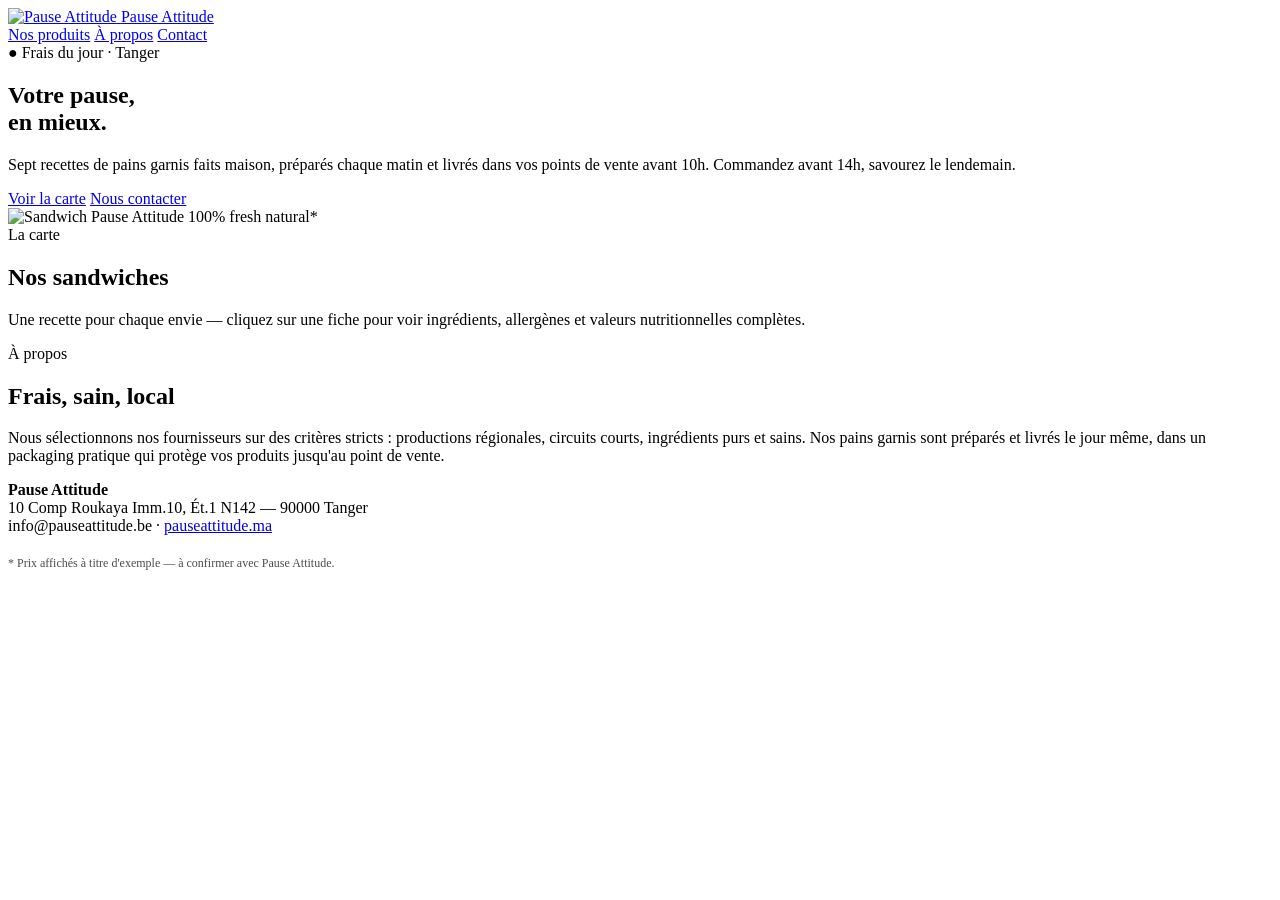
==== index.html @ 30f59e84 "Add files via upload" ====
<!DOCTYPE html>
<html lang="fr">
<head>
<meta charset="UTF-8" />
<meta name="viewport" content="width=device-width, initial-scale=1, viewport-fit=cover" />
<title>Pause Attitude — Nos sandwiches frais du jour</title>
<meta name="description" content="Découvrez la carte Pause Attitude : sandwiches frais préparés chaque jour à Tanger, ingrédients, allergènes et valeurs nutritionnelles." />
<meta name="theme-color" content="#3C8A3E" />
<link rel="manifest" href="manifest.json" />
<link rel="icon" href="icons/icon-192.png" />
<link rel="apple-touch-icon" href="icons/icon-192.png" />
<link rel="stylesheet" href="css/styles.css" />
<link rel="stylesheet" href="css/fiche.css" />
</head>
<body>

<header class="topbar">
  <div class="topbar-inner">
    <a class="topbar-brand" href="#top">
      <img src="icons/brand-mark.png" alt="Pause Attitude" />
      <span>Pause Attitude</span>
    </a>
    <nav class="topbar-nav">
      <a href="#produits">Nos produits</a>
      <a href="#apropos">À propos</a>
      <a href="#contact">Contact</a>
    </nav>
  </div>
</header>

<main id="top">

  <section class="hero">
    <div>
      <span class="hero-eyebrow">● Frais du jour · Tanger</span>
      <h1>Votre pause,<br /><span class="accent">en mieux.</span></h1>
      <p class="lead">Sept recettes de pains garnis faits maison, préparés chaque matin et livrés dans vos points de vente avant 10h. Commandez avant 14h, savourez le lendemain.</p>
      <div class="hero-ctas">
        <a class="btn-cta primary" href="#produits">Voir la carte</a>
        <a class="btn-cta ghost" href="#contact">Nous contacter</a>
      </div>
    </div>
    <div class="hero-photo-wrap">
      <div class="hero-photo-card">
        <img src="https://pauseattitude.ma/wp-content/uploads/2025/06/blanc-club.jpg" alt="Sandwich Pause Attitude" />
        <span class="hero-tag">100% fresh natural*</span>
      </div>
    </div>
  </section>

  <div class="ticker" aria-hidden="true">
    <div class="ticker-track" id="ticker-track"></div>
  </div>

  <section class="section" id="produits">
    <div class="container">
      <div class="section-head reveal">
        <span class="eyebrow">La carte</span>
        <h2>Nos sandwiches</h2>
        <p>Une recette pour chaque envie — cliquez sur une fiche pour voir ingrédients, allergènes et valeurs nutritionnelles complètes.</p>
      </div>
      <div class="product-grid" id="product-grid"></div>
    </div>
  </section>

  <section class="section" id="apropos">
    <div class="container">
      <div class="section-head reveal">
        <span class="eyebrow">À propos</span>
        <h2>Frais, sain, local</h2>
        <p>
          Nous sélectionnons nos fournisseurs sur des critères stricts : productions régionales, circuits courts,
          ingrédients purs et sains. Nos pains garnis sont préparés et livrés le jour même, dans un packaging
          pratique qui protège vos produits jusqu'au point de vente.
        </p>
      </div>
    </div>
  </section>

</main>

<footer class="site-footer" id="contact">
  <strong>Pause Attitude</strong><br />
  10 Comp Roukaya Imm.10, Ét.1 N142 — 90000 Tanger<br />
  info@pauseattitude.be · <a href="https://pauseattitude.ma">pauseattitude.ma</a>
  <br /><br />
  <span style="font-size:12px;opacity:0.7">* Prix affichés à titre d'exemple — à confirmer avec Pause Attitude.</span>
</footer>

<div class="fiche-overlay" id="fiche-overlay" aria-hidden="true">
  <div class="fiche-card"></div>
</div>

<script src="js/products.js"></script>
<script src="js/app.js"></script>
</body>
</html>
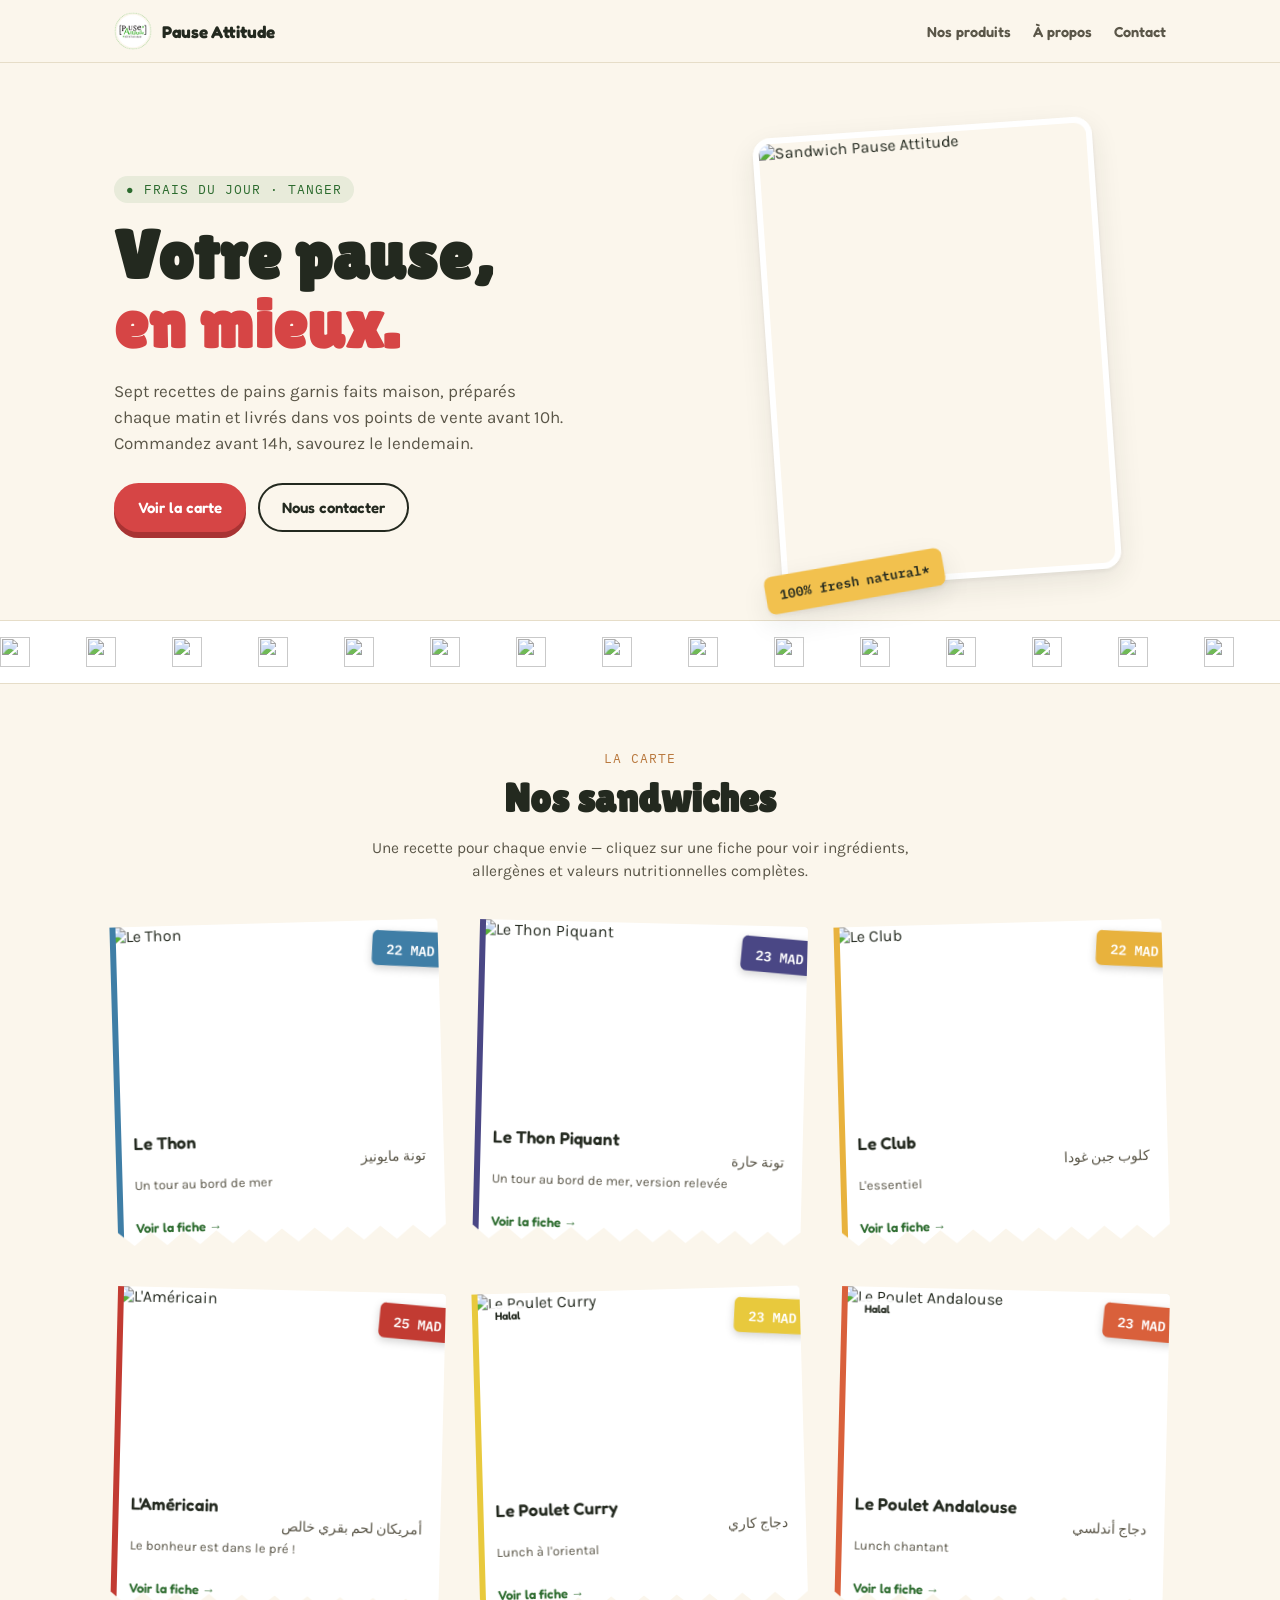
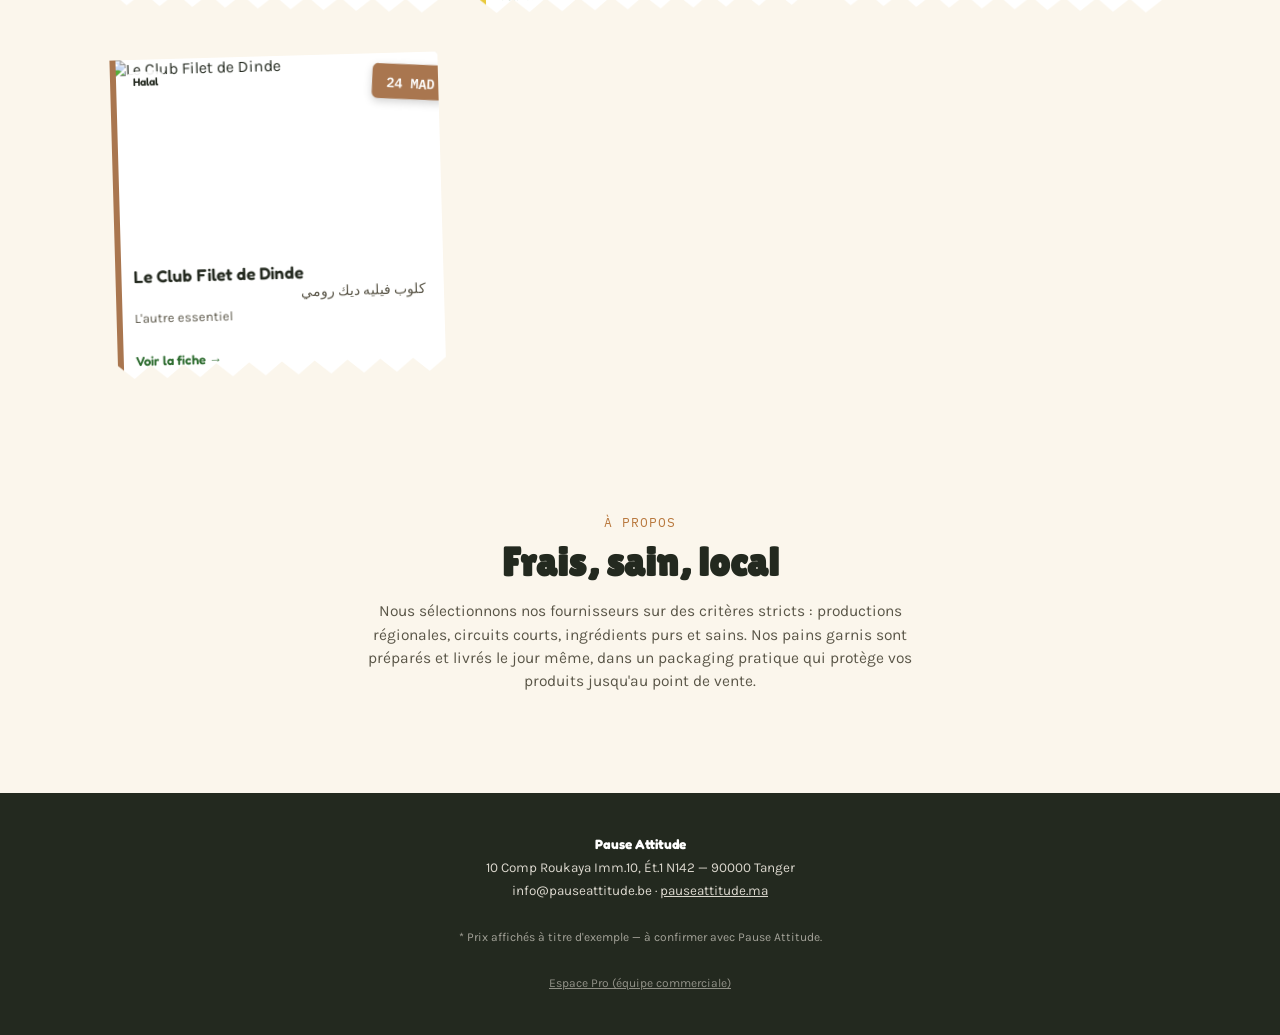
==== commit 9764dad3: "Update index.html" ====
--- a/index.html
+++ b/index.html
@@ -85,12 +85,15 @@
   info@pauseattitude.be · <a href="https://pauseattitude.ma">pauseattitude.ma</a>
   <br /><br />
   <span style="font-size:12px;opacity:0.7">* Prix affichés à titre d'exemple — à confirmer avec Pause Attitude.</span>
+  <br /><br />
+  <a href="pro.html" style="font-size:12px;opacity:0.6;text-decoration:underline">Espace Pro (équipe commerciale)</a>
 </footer>
 
 <div class="fiche-overlay" id="fiche-overlay" aria-hidden="true">
   <div class="fiche-card"></div>
 </div>
 
+<script src="js/db.js"></script>
 <script src="js/products.js"></script>
 <script src="js/app.js"></script>
 </body>
--- a/css/styles.css
+++ b/css/styles.css
@@ -0,0 +1,503 @@
+@import url("https://fonts.googleapis.com/css2?family=Lilita+One&family=Fredoka:wght@500;600;700&family=Karla:wght@400;500;700&family=IBM+Plex+Mono:wght@500;600&display=swap");
+
+:root {
+  --paper: #fbf6ec;
+  --paper-raised: #ffffff;
+  --ink: #23291f;
+  --ink-soft: #5a5648;
+  --line: #e6ddc8;
+
+  --leaf: #3c8a3e;
+  --leaf-dark: #2c6b2e;
+  --tomato: #d64545;
+  --butter: #f2c14e;
+  --crust: #b9793f;
+
+  --font-display: "Lilita One", cursive;
+  --font-heading: "Fredoka", sans-serif;
+  --font-body: "Karla", sans-serif;
+  --font-mono: "IBM Plex Mono", monospace;
+
+  --radius-md: 14px;
+  --shadow-card: 0 2px 4px rgba(35, 41, 31, 0.06), 0 10px 28px rgba(35, 41, 31, 0.09);
+}
+
+* {
+  box-sizing: border-box;
+}
+
+html {
+  scroll-behavior: smooth;
+}
+
+body {
+  margin: 0;
+  background: var(--paper);
+  color: var(--ink);
+  font-family: var(--font-body);
+  -webkit-font-smoothing: antialiased;
+  overflow-x: hidden;
+}
+
+h1, h2, h3 {
+  font-family: var(--font-heading);
+  margin: 0;
+}
+
+a {
+  color: inherit;
+}
+
+img {
+  max-width: 100%;
+  display: block;
+}
+
+.container {
+  width: 100%;
+  max-width: 1100px;
+  margin: 0 auto;
+  padding: 0 24px;
+}
+
+/* ---------- Topbar ---------- */
+
+.topbar {
+  position: sticky;
+  top: 0;
+  z-index: 50;
+  background: rgba(251, 246, 236, 0.92);
+  backdrop-filter: blur(6px);
+  border-bottom: 1px solid var(--line);
+}
+
+.topbar-inner {
+  display: flex;
+  align-items: center;
+  justify-content: space-between;
+  padding: 12px 24px;
+  max-width: 1100px;
+  margin: 0 auto;
+}
+
+.topbar-brand {
+  display: flex;
+  align-items: center;
+  gap: 10px;
+  text-decoration: none;
+}
+
+.topbar-brand img {
+  width: 38px;
+  height: 38px;
+  border-radius: 50%;
+}
+
+.topbar-brand span {
+  font-family: var(--font-heading);
+  font-weight: 700;
+  font-size: 17px;
+  color: var(--ink);
+}
+
+.topbar-nav {
+  display: flex;
+  gap: 22px;
+  font-family: var(--font-heading);
+  font-weight: 600;
+  font-size: 14.5px;
+}
+
+.topbar-nav a {
+  text-decoration: none;
+  color: var(--ink-soft);
+  transition: color 0.15s ease;
+}
+
+.topbar-nav a:hover {
+  color: var(--leaf-dark);
+}
+
+/* ---------- Hero ---------- */
+
+.hero {
+  position: relative;
+  padding: 64px 24px 40px;
+  max-width: 1100px;
+  margin: 0 auto;
+  display: grid;
+  grid-template-columns: 1.1fr 0.9fr;
+  gap: 32px;
+  align-items: center;
+}
+
+.hero-eyebrow {
+  display: inline-flex;
+  align-items: center;
+  gap: 8px;
+  font-family: var(--font-mono);
+  font-size: 12.5px;
+  letter-spacing: 0.08em;
+  text-transform: uppercase;
+  color: var(--leaf-dark);
+  background: rgba(60, 138, 62, 0.1);
+  padding: 5px 12px;
+  border-radius: 999px;
+  margin-bottom: 18px;
+}
+
+.hero h1 {
+  font-family: var(--font-display);
+  font-size: clamp(42px, 6vw, 68px);
+  line-height: 1.02;
+  color: var(--ink);
+  letter-spacing: 0.01em;
+}
+
+.hero h1 .accent {
+  color: var(--tomato);
+}
+
+.hero p.lead {
+  font-size: 17px;
+  line-height: 1.55;
+  color: var(--ink-soft);
+  max-width: 46ch;
+  margin: 18px 0 26px;
+}
+
+.hero-ctas {
+  display: flex;
+  gap: 12px;
+  flex-wrap: wrap;
+}
+
+.btn-cta {
+  display: inline-flex;
+  align-items: center;
+  gap: 8px;
+  font-family: var(--font-heading);
+  font-weight: 600;
+  font-size: 15px;
+  padding: 13px 22px;
+  border-radius: 999px;
+  text-decoration: none;
+  border: 2px solid transparent;
+  cursor: pointer;
+  transition: transform 0.15s ease, box-shadow 0.15s ease;
+}
+
+.btn-cta:hover {
+  transform: translateY(-2px);
+}
+
+.btn-cta.primary {
+  background: var(--tomato);
+  color: #fff;
+  box-shadow: 0 6px 0 #a83333;
+}
+
+.btn-cta.primary:active {
+  transform: translateY(2px);
+  box-shadow: 0 2px 0 #a83333;
+}
+
+.btn-cta.ghost {
+  background: transparent;
+  border-color: var(--ink);
+  color: var(--ink);
+}
+
+.hero-photo-wrap {
+  position: relative;
+  display: flex;
+  justify-content: center;
+  align-items: center;
+}
+
+.hero-photo-card {
+  position: relative;
+  width: 100%;
+  max-width: 340px;
+  transform: rotate(-4deg);
+  animation: hero-drop 0.9s cubic-bezier(0.2, 0.9, 0.3, 1.1) both;
+}
+
+.hero-photo-card img {
+  width: 100%;
+  aspect-ratio: 3/4;
+  object-fit: cover;
+  border-radius: 18px;
+  box-shadow: var(--shadow-card);
+  border: 6px solid #fff;
+}
+
+.hero-tag {
+  position: absolute;
+  bottom: -14px;
+  left: -18px;
+  background: var(--butter);
+  color: var(--ink);
+  font-family: var(--font-mono);
+  font-weight: 600;
+  font-size: 13px;
+  padding: 8px 14px;
+  border-radius: 8px;
+  transform: rotate(-6deg);
+  box-shadow: var(--shadow-card);
+}
+
+@keyframes hero-drop {
+  from {
+    opacity: 0;
+    transform: rotate(-4deg) translateY(30px) scale(0.96);
+  }
+  to {
+    opacity: 1;
+    transform: rotate(-4deg) translateY(0) scale(1);
+  }
+}
+
+/* ---------- Marquee ingrédients ---------- */
+
+.ticker {
+  border-top: 1px solid var(--line);
+  border-bottom: 1px solid var(--line);
+  background: var(--paper-raised);
+  overflow: hidden;
+  padding: 16px 0;
+}
+
+.ticker-track {
+  display: flex;
+  gap: 56px;
+  width: max-content;
+  animation: ticker-scroll 26s linear infinite;
+}
+
+.ticker-track img {
+  height: 30px;
+  width: 30px;
+  object-fit: contain;
+  opacity: 0.85;
+}
+
+@keyframes ticker-scroll {
+  from { transform: translateX(0); }
+  to { transform: translateX(-50%); }
+}
+
+/* ---------- Section produits ---------- */
+
+.section {
+  padding: 64px 0 20px;
+}
+
+.section-head {
+  text-align: center;
+  max-width: 560px;
+  margin: 0 auto 40px;
+}
+
+.section-head .eyebrow {
+  font-family: var(--font-mono);
+  font-size: 12.5px;
+  letter-spacing: 0.08em;
+  text-transform: uppercase;
+  color: var(--crust);
+}
+
+.section-head h2 {
+  font-family: var(--font-display);
+  font-size: clamp(30px, 4vw, 40px);
+  margin: 8px 0 10px;
+}
+
+.section-head p {
+  color: var(--ink-soft);
+  font-size: 15.5px;
+  line-height: 1.5;
+}
+
+.product-grid {
+  display: grid;
+  grid-template-columns: repeat(auto-fit, minmax(250px, 1fr));
+  gap: 34px;
+  padding-bottom: 40px;
+}
+
+.product-card {
+  position: relative;
+  background: var(--paper-raised);
+  border-radius: 4px 4px 0 0;
+  box-shadow: var(--shadow-card);
+  cursor: pointer;
+  transform: rotate(var(--tilt, -1.4deg));
+  transition: transform 0.25s ease, box-shadow 0.25s ease;
+  opacity: 0;
+  translate: 0 24px;
+  clip-path: polygon(
+    0 0, 100% 0, 100% 92%,
+    95% 96%, 90% 92%, 85% 96%, 80% 92%, 75% 96%, 70% 92%, 65% 96%,
+    60% 92%, 55% 96%, 50% 92%, 45% 96%, 40% 92%, 35% 96%, 30% 92%,
+    25% 96%, 20% 92%, 15% 96%, 10% 92%, 5% 96%, 0 92%
+  );
+}
+
+.product-card.is-visible {
+  animation: card-rise 0.6s ease both;
+}
+
+@keyframes card-rise {
+  from { opacity: 0; translate: 0 24px; }
+  to { opacity: 1; translate: 0 0; }
+}
+
+.product-card:hover {
+  transform: rotate(0deg) translateY(-4px);
+  box-shadow: 0 4px 8px rgba(35, 41, 31, 0.08), 0 18px 32px rgba(35, 41, 31, 0.14);
+}
+
+.product-card .spine {
+  position: absolute;
+  top: 0;
+  left: 0;
+  width: 6px;
+  height: 100%;
+  background: var(--card-color, var(--leaf));
+  z-index: 2;
+}
+
+.product-photo {
+  position: relative;
+  height: 190px;
+  overflow: hidden;
+}
+
+.product-photo img {
+  width: 100%;
+  height: 100%;
+  object-fit: cover;
+  transition: transform 0.4s ease;
+}
+
+.product-card:hover .product-photo img {
+  transform: scale(1.06);
+}
+
+.price-tag {
+  position: absolute;
+  top: 12px;
+  right: -8px;
+  background: var(--card-color, var(--leaf));
+  color: #fff;
+  font-family: var(--font-mono);
+  font-weight: 600;
+  font-size: 13.5px;
+  padding: 6px 12px 6px 14px;
+  border-radius: 6px 2px 2px 6px;
+  transform: rotate(4deg);
+  box-shadow: 0 3px 8px rgba(0, 0, 0, 0.18);
+}
+
+.halal-chip {
+  position: absolute;
+  top: 12px;
+  left: 14px;
+  background: rgba(255, 255, 255, 0.92);
+  color: var(--ink);
+  font-family: var(--font-heading);
+  font-weight: 600;
+  font-size: 11px;
+  padding: 3px 9px;
+  border-radius: 999px;
+}
+
+.product-body {
+  padding: 16px 18px 22px;
+}
+
+.product-body .nom-fr {
+  font-family: var(--font-heading);
+  font-weight: 600;
+  font-size: 17px;
+}
+
+.product-body .nom-ar {
+  font-family: var(--font-heading);
+  font-weight: 500;
+  font-size: 14px;
+  color: var(--ink-soft);
+  direction: rtl;
+}
+
+.product-body .tagline {
+  font-size: 13px;
+  color: var(--ink-soft);
+  margin-top: 6px;
+  line-height: 1.4;
+}
+
+.product-body .see-more {
+  margin-top: 12px;
+  font-family: var(--font-heading);
+  font-weight: 600;
+  font-size: 13px;
+  color: var(--leaf-dark);
+  display: inline-flex;
+  align-items: center;
+  gap: 4px;
+}
+
+/* ---------- Footer ---------- */
+
+.site-footer {
+  background: var(--ink);
+  color: rgba(251, 246, 236, 0.85);
+  padding: 40px 24px;
+  margin-top: 40px;
+  text-align: center;
+  font-size: 13.5px;
+  line-height: 1.7;
+}
+
+.site-footer strong {
+  color: #fff;
+  font-family: var(--font-heading);
+}
+
+/* ---------- Reveal on scroll ---------- */
+
+.reveal {
+  opacity: 0;
+  translate: 0 20px;
+  transition: opacity 0.6s ease, translate 0.6s ease;
+}
+
+.reveal.is-visible {
+  opacity: 1;
+  translate: 0 0;
+}
+
+/* ---------- Responsive ---------- */
+
+@media (max-width: 760px) {
+  .hero {
+    grid-template-columns: 1fr;
+    padding-top: 40px;
+  }
+  .hero-photo-wrap {
+    order: -1;
+  }
+  .topbar-nav {
+    gap: 14px;
+    font-size: 13px;
+  }
+}
+
+@media (prefers-reduced-motion: reduce) {
+  * {
+    animation: none !important;
+    transition: none !important;
+  }
+}
--- a/css/fiche.css
+++ b/css/fiche.css
@@ -0,0 +1,225 @@
+/* fiche.css — Modale "fiche technique", conçue pour rappeler l'étiquette
+   physique du produit (même esprit que l'outil interne de gestion). */
+
+.fiche-overlay {
+  position: fixed;
+  inset: 0;
+  background: rgba(35, 41, 31, 0.55);
+  display: flex;
+  align-items: flex-start;
+  justify-content: center;
+  padding: 26px 16px;
+  overflow-y: auto;
+  z-index: 100;
+  opacity: 0;
+  transition: opacity 0.2s ease;
+}
+
+.fiche-overlay.is-open {
+  opacity: 1;
+}
+
+.fiche-card {
+  background: #fff;
+  width: 100%;
+  max-width: 640px;
+  border-radius: 16px;
+  overflow: hidden;
+  box-shadow: 0 20px 60px rgba(0, 0, 0, 0.35);
+  transform: scale(0.94) translateY(12px);
+  transition: transform 0.25s cubic-bezier(0.2, 0.8, 0.3, 1.1);
+}
+
+.fiche-overlay.is-open .fiche-card {
+  transform: scale(1) translateY(0);
+}
+
+.fiche-close {
+  position: absolute;
+  top: 14px;
+  right: 14px;
+  width: 34px;
+  height: 34px;
+  border-radius: 50%;
+  border: none;
+  background: rgba(255, 255, 255, 0.9);
+  color: var(--ink);
+  font-size: 18px;
+  cursor: pointer;
+  z-index: 2;
+}
+
+.fiche-header {
+  position: relative;
+  padding: 30px 28px 24px;
+  text-align: center;
+  color: #fff;
+}
+
+.fiche-photo {
+  height: 180px;
+  overflow: hidden;
+}
+
+.fiche-photo img {
+  width: 100%;
+  height: 100%;
+  object-fit: cover;
+}
+
+.fiche-header .fiche-emoticon {
+  font-family: var(--font-mono);
+  font-weight: 600;
+  font-size: 20px;
+  opacity: 0.9;
+}
+
+.fiche-header h3 {
+  font-family: var(--font-display);
+  font-size: 26px;
+  margin-top: 6px;
+}
+
+.fiche-header .nom-ar {
+  font-family: var(--font-heading);
+  font-size: 17px;
+  direction: rtl;
+  opacity: 0.92;
+  font-weight: 400;
+}
+
+.fiche-header .tagline {
+  margin-top: 8px;
+  font-size: 14px;
+  opacity: 0.92;
+}
+
+.fiche-halal {
+  display: inline-block;
+  margin-top: 10px;
+  font-size: 12px;
+  border: 1px solid rgba(255, 255, 255, 0.7);
+  border-radius: 999px;
+  padding: 3px 12px;
+}
+
+.fiche-body {
+  padding: 22px 28px 8px;
+  display: flex;
+  flex-direction: column;
+  gap: 18px;
+}
+
+.fiche-price-row {
+  display: flex;
+  align-items: center;
+  justify-content: space-between;
+  background: var(--paper);
+  border-radius: 10px;
+  padding: 12px 16px;
+}
+
+.fiche-price {
+  font-family: var(--font-mono);
+  font-weight: 600;
+  font-size: 22px;
+  color: var(--tomato);
+}
+
+.fiche-weight {
+  font-family: var(--font-mono);
+  font-size: 13px;
+  color: var(--ink-soft);
+}
+
+.fiche-cols {
+  display: grid;
+  grid-template-columns: 1fr 1fr;
+  gap: 18px;
+}
+
+.fiche-col h4 {
+  font-family: var(--font-heading);
+  font-size: 13px;
+  font-weight: 700;
+  margin-bottom: 6px;
+  color: var(--ink);
+}
+
+.fiche-col p {
+  font-size: 12.5px;
+  line-height: 1.45;
+  color: var(--ink-soft);
+  margin: 0;
+}
+
+.fiche-col.rtl {
+  direction: rtl;
+  text-align: right;
+}
+
+.fiche-nutrition {
+  border-top: 1px solid var(--line);
+  border-bottom: 1px solid var(--line);
+  padding: 14px 0;
+}
+
+.fiche-nutrition h4 {
+  font-family: var(--font-heading);
+  font-size: 13px;
+  font-weight: 700;
+  margin-bottom: 10px;
+}
+
+.fiche-nutrition-grid {
+  display: grid;
+  grid-template-columns: repeat(5, 1fr);
+  gap: 8px;
+  text-align: center;
+}
+
+.fiche-nutrition-grid div span {
+  display: block;
+}
+
+.fiche-nutrition-grid .label {
+  font-size: 10.5px;
+  text-transform: uppercase;
+  letter-spacing: 0.02em;
+  color: var(--ink-soft);
+}
+
+.fiche-nutrition-grid .value {
+  font-family: var(--font-mono);
+  font-weight: 600;
+  font-size: 13px;
+  margin-top: 2px;
+}
+
+.fiche-allergenes {
+  font-size: 12px;
+  color: var(--ink-soft);
+  line-height: 1.4;
+}
+
+.fiche-allergenes .ar {
+  direction: rtl;
+  margin-top: 4px;
+}
+
+.fiche-footer {
+  padding: 18px 28px 26px;
+  display: flex;
+  align-items: center;
+  justify-content: center;
+  gap: 12px;
+}
+
+@media (max-width: 560px) {
+  .fiche-cols {
+    grid-template-columns: 1fr;
+  }
+  .fiche-nutrition-grid {
+    grid-template-columns: repeat(3, 1fr);
+  }
+}
